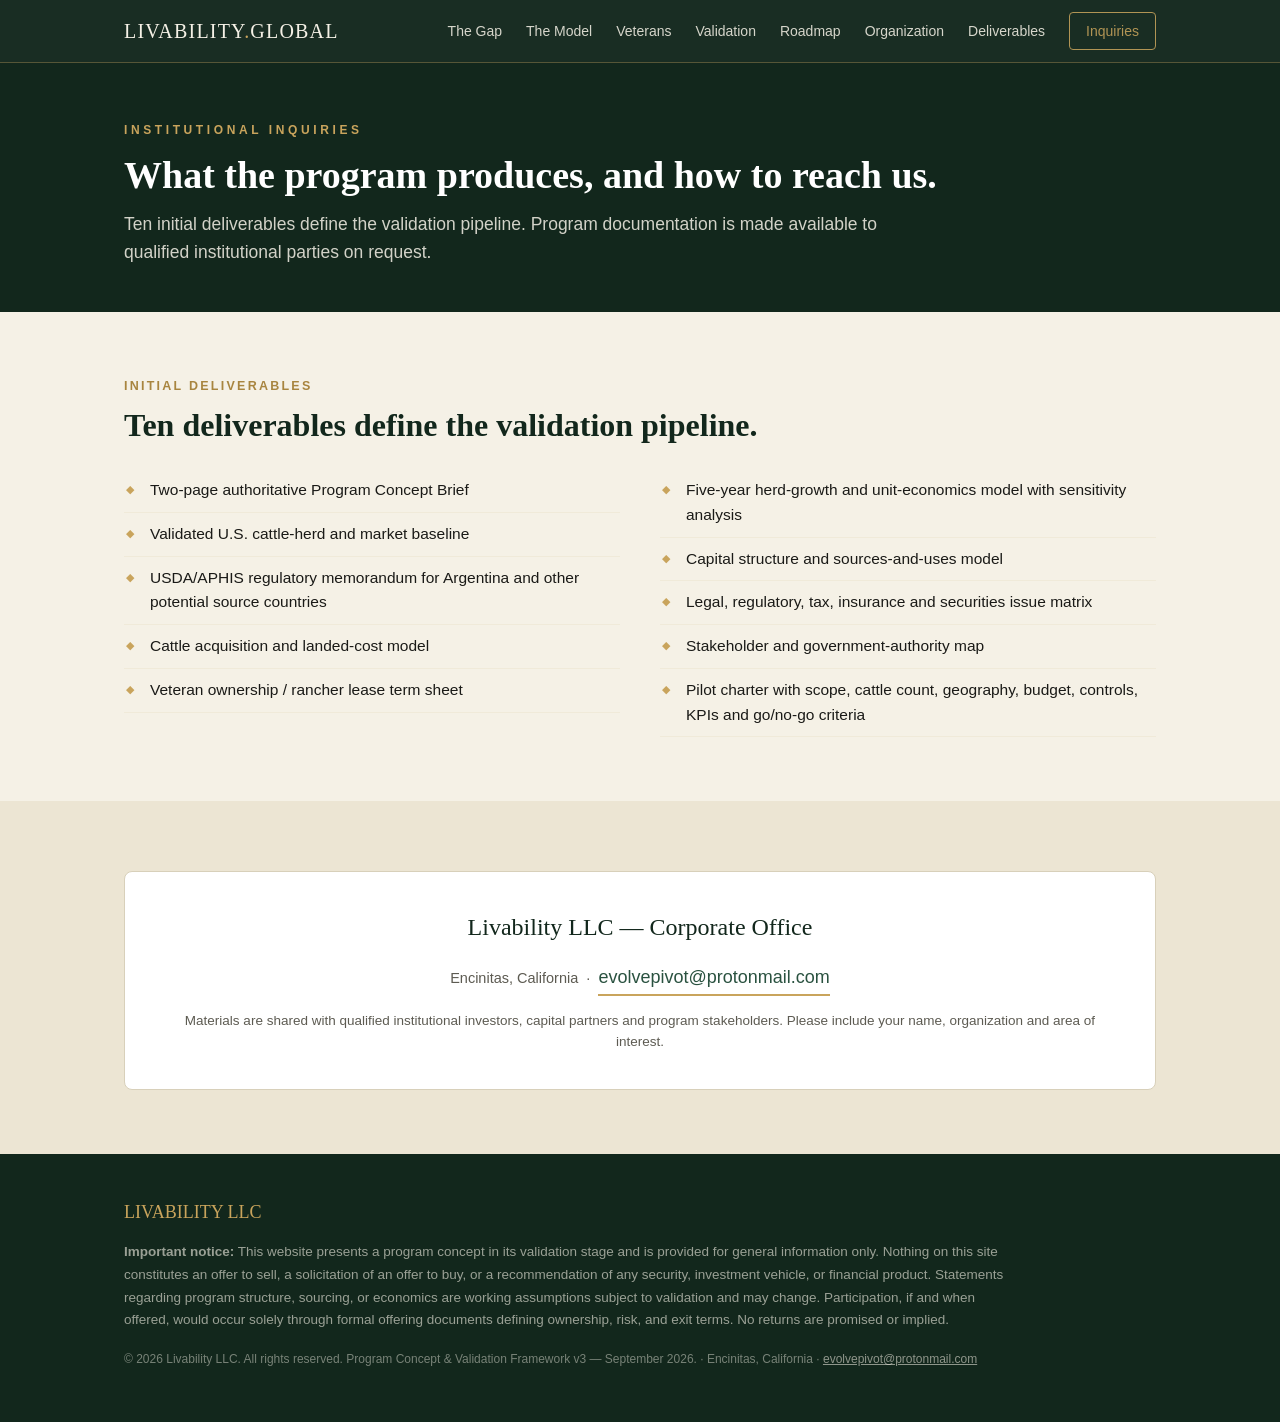
==== contact.html @ 0696267d "Full 8-section investor site from Livability v3 framework" ====
<!DOCTYPE html>
<html lang="en">
<head>
<meta charset="UTF-8">
<meta name="viewport" content="width=device-width, initial-scale=1.0">
<title>Institutional Inquiries | Livability LLC</title>
<meta name="description" content="Institutional investor inquiry contact for Livability LLC’s veteran cattle-asset program.">
<meta property="og:title" content="Institutional Inquiries | Livability LLC">
<meta property="og:description" content="Institutional investor inquiry contact for Livability LLC’s veteran cattle-asset program.">
<meta property="og:url" content="https://livability.global">
<link rel="icon" href="data:image/svg+xml,%3Csvg xmlns='http://www.w3.org/2000/svg' viewBox='0 0 64 64'%3E%3Crect width='64' height='64' rx='12' fill='%231c3a2a'/%3E%3Ctext x='32' y='44' font-family='Georgia,serif' font-size='36' fill='%23c9a45c' text-anchor='middle'%3EL%3C/text%3E%3C/svg%3E">
<link rel="stylesheet" href="/assets/style.css">
</head>
<body>
<nav>
  <div class="wrap">
    <a class="brand" href="/index.html">LIVABILITY<span>.</span>GLOBAL</a>
    <div class="links">
      <a href="/the-gap.html" data-nav="gap">The Gap</a>
      <a href="/model.html" data-nav="model">The Model</a>
      <a href="/veterans.html" data-nav="vet">Veterans</a>
      <a href="/validation.html" data-nav="val">Validation</a>
      <a href="/roadmap.html" data-nav="road">Roadmap</a>
      <a href="/organization.html" data-nav="org">Organization</a>
      <a href="/deliverables.html" data-nav="del">Deliverables</a>
      <a href="/contact.html" class="nav-cta">Inquiries</a>
    </div>
  </div>
</nav>


<header class="sub-hero"><div class="wrap"><div class="llc">Institutional Inquiries</div><h1>What the program produces, and how to reach us.</h1><p>Ten initial deliverables define the validation pipeline. Program documentation is made available to qualified institutional parties on request.</p></div></header>
<section><div class="wrap">
<div class="kicker">Initial Deliverables</div>
<h2>Ten deliverables define the validation pipeline.</h2>
<ul class="doc-list">
<li>Two-page authoritative Program Concept Brief</li>
<li>Validated U.S. cattle-herd and market baseline</li>
<li>USDA/APHIS regulatory memorandum for Argentina and other potential source countries</li>
<li>Cattle acquisition and landed-cost model</li>
<li>Veteran ownership / rancher lease term sheet</li>
<li>Five-year herd-growth and unit-economics model with sensitivity analysis</li>
<li>Capital structure and sources-and-uses model</li>
<li>Legal, regulatory, tax, insurance and securities issue matrix</li>
<li>Stakeholder and government-authority map</li>
<li>Pilot charter with scope, cattle count, geography, budget, controls, KPIs and go/no-go criteria</li>
</ul>
</div></section>

<section style="background:var(--cream-deep); padding-top:40px;">
<div class="wrap">
<div class="contact-box">
<div class="big">Livability LLC — Corporate Office</div>
<p style="color:var(--muted); font-size:14.5px;">Encinitas, California &nbsp;·&nbsp; <a class="contact-mail" href="mailto:evolvepivot@protonmail.com">evolvepivot@protonmail.com</a></p>
<p style="color:var(--muted); font-size:13.5px; margin-top:14px;">Materials are shared with qualified institutional investors, capital partners and program stakeholders. Please include your name, organization and area of interest.</p>
</div>
</div></section>


<footer>
  <div class="wrap">
    <div class="brandline">LIVABILITY LLC</div>
    <p class="disc"><strong>Important notice:</strong> This website presents a program concept in its validation stage and is provided for general information only. Nothing on this site constitutes an offer to sell, a solicitation of an offer to buy, or a recommendation of any security, investment vehicle, or financial product. Statements regarding program structure, sourcing, or economics are working assumptions subject to validation and may change. Participation, if and when offered, would occur solely through formal offering documents defining ownership, risk, and exit terms. No returns are promised or implied.</p>
    <p class="legal">© 2026 Livability LLC. All rights reserved. Program Concept &amp; Validation Framework v3 — September 2026. · Encinitas, California · <a style="color:rgba(245,241,230,.55)" href="mailto:evolvepivot@protonmail.com">evolvepivot@protonmail.com</a></p>
  </div>
</footer>
</body>
</html>
---- assets/style.css ----
:root{
  --forest:#1c3a2a; --forest-deep:#12271c; --forest-mid:#2a5240;
  --cream:#f5f1e6; --cream-deep:#ece5d3; --gold:#c9a45c; --gold-deep:#a8853f;
  --ink:#1a1a17; --muted:#5d5b52; --line:#d8d0ba;
}
*{margin:0;padding:0;box-sizing:border-box;}
html{scroll-behavior:smooth;}
body{font-family:-apple-system,BlinkMacSystemFont,"Segoe UI",Helvetica,Arial,sans-serif;
  background:var(--cream); color:var(--ink); line-height:1.6; font-size:17px;}
.serif{font-family:Georgia,"Times New Roman",serif;}
.wrap{max-width:1080px; margin:0 auto; padding:0 24px;}
section{padding:64px 0;}
h1,h2,h3{font-family:Georgia,"Times New Roman",serif; font-weight:600; color:var(--forest-deep);}
h2{font-size:32px; line-height:1.22; margin-bottom:14px;}
h3{font-size:20px;}
.kicker{text-transform:uppercase; letter-spacing:.18em; font-size:12.5px; font-weight:700; color:var(--gold-deep); margin-bottom:10px;}
.lede{font-size:18.5px; color:var(--muted); max-width:800px; margin-bottom:8px;}
a{color:var(--forest-mid);}

nav{position:sticky; top:0; z-index:50; background:rgba(18,39,28,.97); backdrop-filter:blur(6px);
  border-bottom:1px solid rgba(201,164,92,.35);}
nav .wrap{display:flex; align-items:center; justify-content:space-between; height:62px;}
.brand{font-family:Georgia,serif; font-size:20px; color:var(--cream); letter-spacing:.06em; text-decoration:none;}
.brand span{color:var(--gold);}
nav .links{display:flex; gap:24px; align-items:center;}
nav .links a{color:var(--cream); text-decoration:none; font-size:14px; opacity:.86;}
nav .links a:hover{opacity:1; color:var(--gold);}
nav .links a.active{color:var(--gold); opacity:1;}
.nav-cta{border:1px solid var(--gold); color:var(--gold)!important; padding:7px 16px; border-radius:4px;}

header.hero{background:
  linear-gradient(160deg, rgba(18,39,28,.94) 0%, rgba(28,58,42,.9) 55%, rgba(42,82,64,.88) 100%);
  color:var(--cream); padding:88px 0 76px;}
header.sub-hero{background:var(--forest-deep); color:var(--cream); padding:58px 0 46px;}
header.sub-hero h1{color:#fff; font-size:38px; line-height:1.15; margin-bottom:12px;}
header.sub-hero .llc{font-size:12px; letter-spacing:.3em; text-transform:uppercase; color:var(--gold); margin-bottom:14px; font-weight:600;}
header.sub-hero p{color:rgba(245,241,230,.85); font-size:17.5px; max-width:820px;}
header.hero .llc{font-size:13px; letter-spacing:.3em; text-transform:uppercase; color:var(--gold); margin-bottom:22px; font-weight:600;}
header.hero h1{color:#fff; font-size:52px; line-height:1.12; max-width:860px; margin-bottom:22px;}
header.hero h1 em{font-style:italic; color:var(--gold);}
header.hero .sub{font-size:19.5px; max-width:780px; color:rgba(245,241,230,.88); margin-bottom:30px;}
.chip{display:inline-block; border:1px solid rgba(201,164,92,.65); color:var(--gold);
  font-size:12.5px; letter-spacing:.14em; text-transform:uppercase; padding:6px 14px; border-radius:999px; margin-bottom:8px;}
.hero-cta{display:flex; gap:14px; flex-wrap:wrap; margin-top:8px;}
.btn{display:inline-block; padding:13px 26px; border-radius:4px; text-decoration:none;
  font-weight:600; font-size:15.5px; letter-spacing:.02em;}
.btn-gold{background:var(--gold); color:var(--forest-deep);}
.btn-ghost{border:1px solid rgba(245,241,230,.5); color:var(--cream);}
.btn:hover{filter:brightness(1.06);}

.stats{display:grid; grid-template-columns:repeat(4,1fr); gap:18px; margin:38px 0 26px;}
.stat{background:#fff; border:1px solid var(--line); border-top:3px solid var(--gold); border-radius:6px; padding:22px 20px;}
.stat .num{font-family:Georgia,serif; font-size:30px; color:var(--forest-deep); line-height:1.1;}
.stat .lbl{font-size:13.5px; color:var(--muted); margin-top:8px;}
.stat .delta{display:inline-block; font-size:12px; color:#8a4a2b; background:#f7e8df; border-radius:3px; padding:2px 7px; margin-top:10px; font-weight:600;}
.src{font-size:12.5px; color:var(--muted);}

.steps{display:grid; grid-template-columns:repeat(4,1fr); gap:18px; margin-top:36px;}
.step{background:#fff; border:1px solid var(--line); border-radius:6px; padding:26px 22px; position:relative;}
.step .n{width:34px; height:34px; border-radius:50%; background:var(--forest); color:var(--gold);
  font-family:Georgia,serif; font-size:17px; display:flex; align-items:center; justify-content:center; margin-bottom:14px;}
.step h3{font-size:19px; margin-bottom:8px;}
.step p{font-size:14.5px; color:var(--muted);}
.step .note{font-size:12.5px; color:var(--gold-deep); font-style:italic; margin-top:10px;}
.note-flag{background:#f7ecd4; border-left:4px solid var(--gold); border-radius:4px;
  padding:14px 18px; font-size:14px; color:#6d5518; margin:22px 0;}

.cols{display:grid; grid-template-columns:1fr 1fr; gap:40px; margin-top:30px;}
.cols3{display:grid; grid-template-columns:repeat(3,1fr); gap:20px; margin-top:30px;}
.panel{background:#fff; border:1px solid var(--line); border-radius:6px; padding:28px;}
.panel h3{margin-bottom:12px;}
.panel ul{list-style:none;}
.panel li{padding:9px 0 9px 26px; position:relative; font-size:15.5px; border-bottom:1px solid #f0ead9;}
.panel li:last-child{border-bottom:none;}
.panel li::before{content:"◆"; position:absolute; left:2px; color:var(--gold); font-size:11px; top:12px;}

.table-scroll{overflow-x:auto; margin-top:30px;}
.gate-table{width:100%; border-collapse:collapse; background:#fff; border-radius:6px; overflow:hidden; box-shadow:0 1px 0 var(--line);}
.gate-table th{background:var(--forest); color:var(--cream); text-align:left; font-size:13px;
  text-transform:uppercase; letter-spacing:.1em; padding:13px 18px;}
.gate-table td{padding:14px 18px; border-top:1px solid var(--line); font-size:15px; vertical-align:top;}
.gate-table td:first-child{font-family:Georgia,serif; color:var(--forest-deep); white-space:nowrap;font-size:15.5px;}
.gate-table td.long{font-family:-apple-system,sans-serif; color:var(--ink); white-space:normal; font-size:15px;}
.status{display:inline-block; font-size:12px; font-weight:700; letter-spacing:.06em; text-transform:uppercase;
  padding:3px 10px; border-radius:999px; white-space:nowrap;}
.s-ok{background:#e4efe4; color:#2a5240;}
.s-review{background:#f7ecd4; color:#8a6a20;}
.s-model{background:#e7e4f2; color:#4a4372;}
.s-open{background:#f4e3e0; color:#8a4a2b;}

.discipline{background:var(--forest-deep); color:var(--cream); border-radius:8px; padding:40px 38px; margin-top:34px;}
.discipline h3{color:var(--gold); font-size:22px; margin-bottom:14px;}
.discipline p{color:rgba(245,241,230,.85); font-size:15.5px; max-width:860px;}
.chips{display:flex; flex-wrap:wrap; gap:10px; margin-top:22px;}
.wchip{border:1px solid rgba(201,164,92,.55); color:var(--cream); font-size:13px;
  padding:6px 14px; border-radius:999px; background:rgba(201,164,92,.08);}

.timeline{margin-top:36px; border-left:3px solid var(--gold); padding-left:28px;}
.stage{position:relative; margin-bottom:34px;}
.stage::before{content:""; position:absolute; left:-37px; top:6px; width:15px; height:15px;
  border-radius:50%; background:var(--forest); border:3px solid var(--gold);}
.stage h3{font-size:19px;}
.stage .gate{display:inline-block; font-size:12.5px; font-weight:700; color:var(--forest-mid);
  background:#e4efe4; border-radius:4px; padding:3px 10px; margin:8px 0 6px;}
.stage p{font-size:15px; color:var(--muted); max-width:820px;}

.contact-box{background:#fff; border:1px solid var(--line); border-radius:8px; padding:36px; margin-top:30px; text-align:center;}
.contact-box .big{font-family:Georgia,serif; font-size:24px; color:var(--forest-deep); margin-bottom:10px;}
.contact-mail{display:inline-block; margin-top:6px; font-size:18px; color:var(--forest-mid);
  text-decoration:none; border-bottom:2px solid var(--gold); padding-bottom:2px;}
.doc-list{columns:2; column-gap:40px; margin-top:24px;}
.doc-list li{break-inside:avoid; padding:9px 0 9px 26px; position:relative; font-size:15.5px; border-bottom:1px solid #f0ead9; list-style:none;}
.doc-list li::before{content:"◆"; position:absolute; left:2px; color:var(--gold); font-size:11px; top:12px;}

footer{background:var(--forest-deep); color:rgba(245,241,230,.72); padding:44px 0 52px; font-size:13.5px;}
footer .brandline{font-family:Georgia,serif; color:var(--gold); font-size:18px; margin-bottom:14px;}
footer .disc{max-width:900px; line-height:1.7; color:rgba(245,241,230,.6);}
footer .legal{margin-top:18px; font-size:12px; color:rgba(245,241,230,.45);}

@media(max-width:900px){
  .stats,.steps{grid-template-columns:repeat(2,1fr);}
  header.hero h1{font-size:38px;}
  .cols,.cols3{grid-template-columns:1fr;}
  nav .links{display:none;}
  .doc-list{columns:1;}
}
@media(max-width:560px){
  .stats,.steps{grid-template-columns:1fr;}
  section{padding:48px 0;}
}
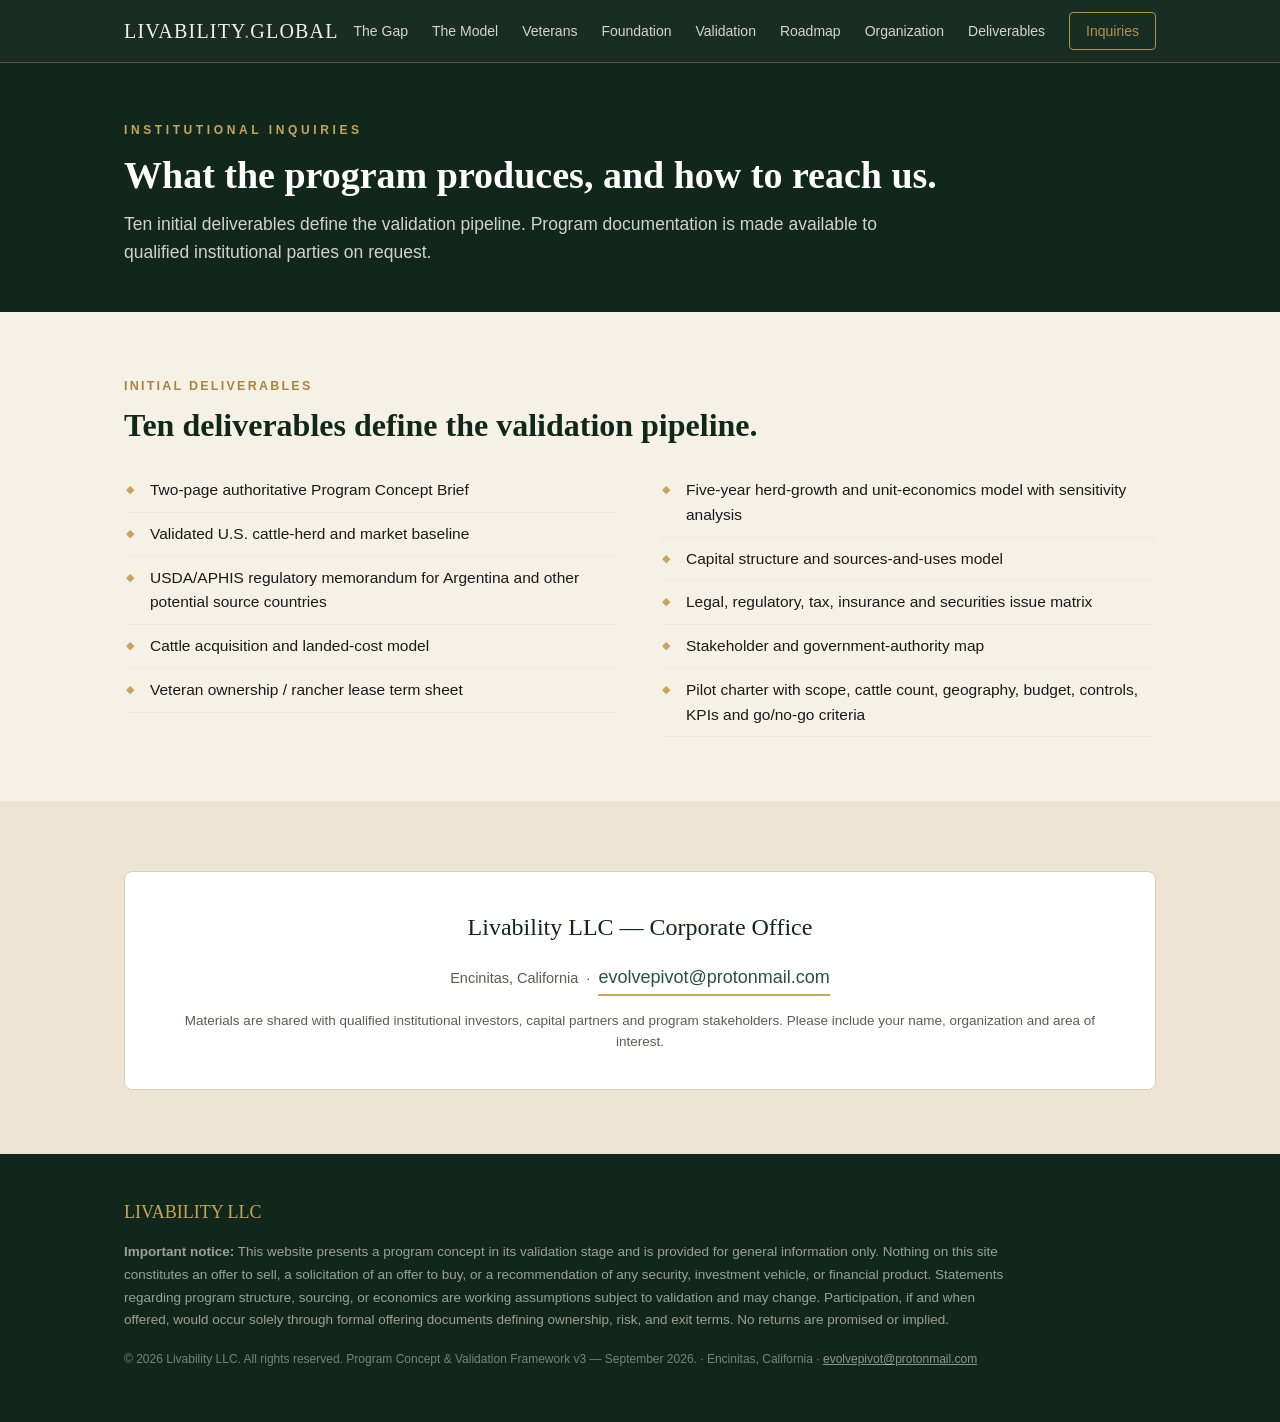
==== commit aa43a494: "Add Livability Impact Foundation page (America-first) + platform bridge" ====
--- a/contact.html
+++ b/contact.html
@@ -9,25 +9,25 @@
 <meta property="og:description" content="Institutional investor inquiry contact for Livability LLC’s veteran cattle-asset program.">
 <meta property="og:url" content="https://livability.global">
 <link rel="icon" href="data:image/svg+xml,%3Csvg xmlns='http://www.w3.org/2000/svg' viewBox='0 0 64 64'%3E%3Crect width='64' height='64' rx='12' fill='%231c3a2a'/%3E%3Ctext x='32' y='44' font-family='Georgia,serif' font-size='36' fill='%23c9a45c' text-anchor='middle'%3EL%3C/text%3E%3C/svg%3E">
-<link rel="stylesheet" href="/assets/style.css">
+<link rel="stylesheet" href="assets/style.css">
 </head>
 <body>
 <nav>
   <div class="wrap">
-    <a class="brand" href="/index.html">LIVABILITY<span>.</span>GLOBAL</a>
+    <a class="brand" href="index.html">LIVABILITY<span>.</span>GLOBAL</a>
     <div class="links">
-      <a href="/the-gap.html" data-nav="gap">The Gap</a>
-      <a href="/model.html" data-nav="model">The Model</a>
-      <a href="/veterans.html" data-nav="vet">Veterans</a>
-      <a href="/validation.html" data-nav="val">Validation</a>
-      <a href="/roadmap.html" data-nav="road">Roadmap</a>
-      <a href="/organization.html" data-nav="org">Organization</a>
-      <a href="/deliverables.html" data-nav="del">Deliverables</a>
-      <a href="/contact.html" class="nav-cta">Inquiries</a>
+      <a href="the-gap.html" data-nav="gap">The Gap</a>
+      <a href="model.html" data-nav="model">The Model</a>
+      <a href="veterans.html" data-nav="vet">Veterans</a>
+      <a href="foundation.html" data-nav="fnd">Foundation</a>
+      <a href="validation.html" data-nav="val">Validation</a>
+      <a href="roadmap.html" data-nav="road">Roadmap</a>
+      <a href="organization.html" data-nav="org">Organization</a>
+      <a href="deliverables.html" data-nav="del">Deliverables</a>
+      <a href="contact.html" class="nav-cta">Inquiries</a>
     </div>
   </div>
 </nav>
-
 
 <header class="sub-hero"><div class="wrap"><div class="llc">Institutional Inquiries</div><h1>What the program produces, and how to reach us.</h1><p>Ten initial deliverables define the validation pipeline. Program documentation is made available to qualified institutional parties on request.</p></div></header>
 <section><div class="wrap">
@@ -56,7 +56,6 @@
 </div>
 </div></section>
 
-
 <footer>
   <div class="wrap">
     <div class="brandline">LIVABILITY LLC</div>
